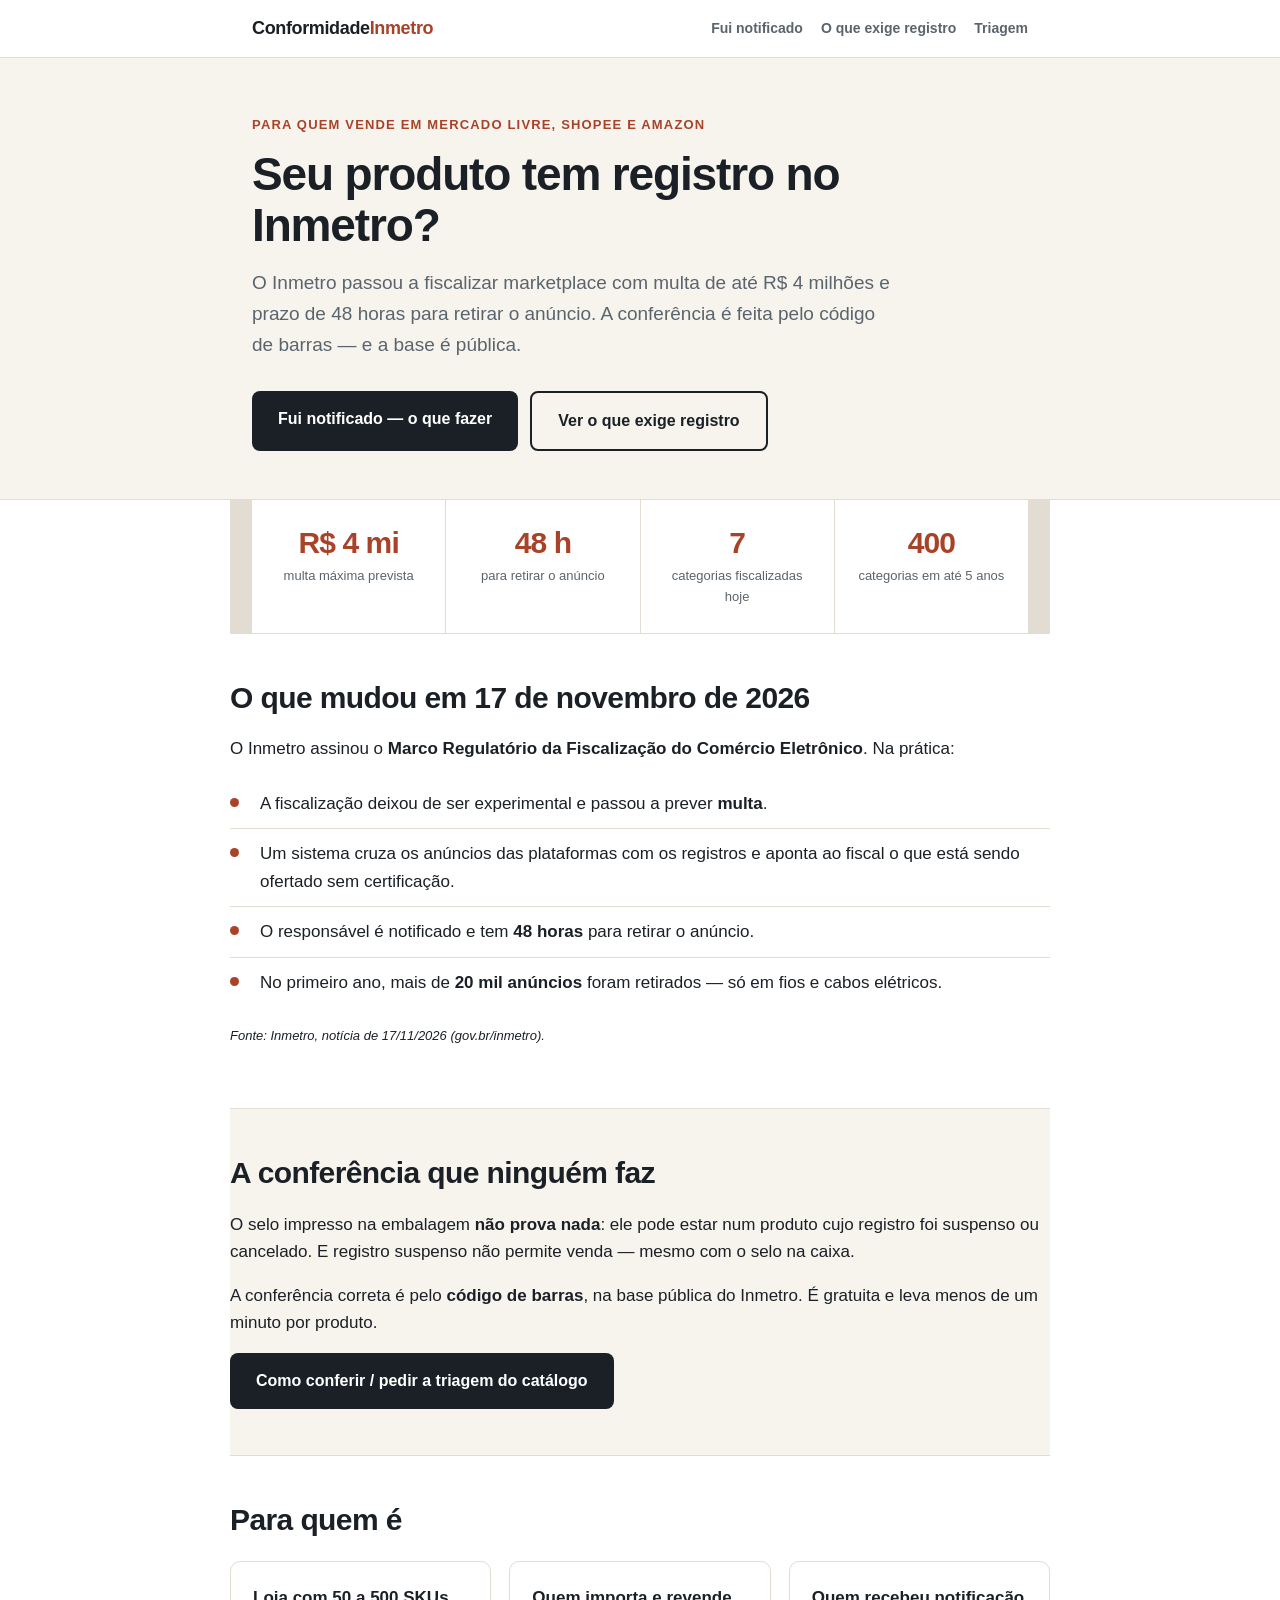
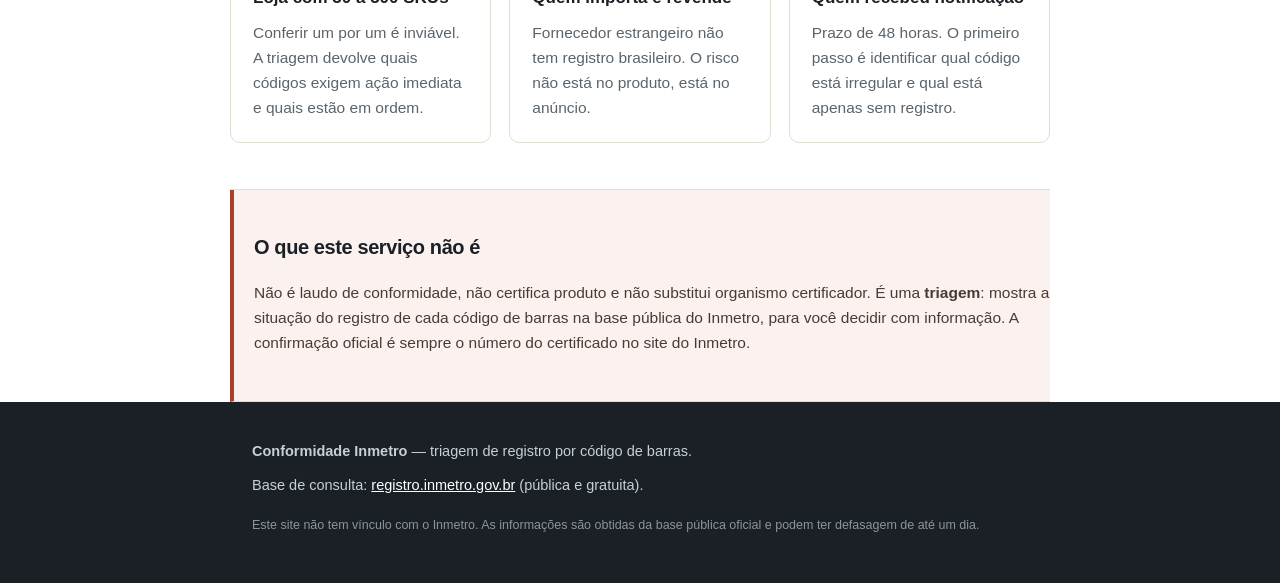
==== index.html @ 0958f5b8 "Adiciona a página inicial" ====
<!DOCTYPE html>
<html lang="pt-BR">
<head>
<meta charset="utf-8">
<meta name="viewport" content="width=device-width, initial-scale=1">
<title>Conformidade Inmetro para sellers — triagem de catálogo</title>
<meta name="description" content="Seu anúncio foi removido ou notificado pelo Inmetro? Entenda o prazo de 48 horas e como saber, por código de barras, se o registro do produto está suspenso ou cancelado.">
<link rel="stylesheet" href="estilo.css">
</head>
<body>

<header class="topo">
  <div class="wrap">
    <a class="marca" href="index.html">Conformidade<span>Inmetro</span></a>
    <nav>
      <a href="notificacao-inmetro.html">Fui notificado</a>
      <a href="produtos-que-exigem-registro.html">O que exige registro</a>
      <a href="triagem.html">Triagem</a>
    </nav>
  </div>
</header>

<main>

<section class="hero">
  <div class="wrap">
    <p class="olho">Para quem vende em Mercado Livre, Shopee e Amazon</p>
    <h1>Seu produto tem registro no Inmetro?</h1>
    <p class="sub">O Inmetro passou a fiscalizar marketplace com multa de até R$ 4 milhões
      e prazo de 48 horas para retirar o anúncio. A conferência é feita pelo
      código de barras — e a base é pública.</p>
    <div class="acoes">
      <a class="btn" href="notificacao-inmetro.html">Fui notificado — o que fazer</a>
      <a class="btn btn-sec" href="produtos-que-exigem-registro.html">Ver o que exige registro</a>
    </div>
  </div>
</section>

<section class="wrap faixa">
  <div class="num"><strong>R$ 4 mi</strong><span>multa máxima prevista</span></div>
  <div class="num"><strong>48 h</strong><span>para retirar o anúncio</span></div>
  <div class="num"><strong>7</strong><span>categorias fiscalizadas hoje</span></div>
  <div class="num"><strong>400</strong><span>categorias em até 5 anos</span></div>
</section>

<section class="wrap bloco">
  <h2>O que mudou em 17 de novembro de 2026</h2>
  <p>O Inmetro assinou o <strong>Marco Regulatório da Fiscalização do Comércio
  Eletrônico</strong>. Na prática:</p>
  <ul class="lista-limpa">
    <li>A fiscalização deixou de ser experimental e passou a prever <strong>multa</strong>.</li>
    <li>Um sistema cruza os anúncios das plataformas com os registros e aponta ao fiscal
      o que está sendo ofertado sem certificação.</li>
    <li>O responsável é notificado e tem <strong>48 horas</strong> para retirar o anúncio.</li>
    <li>No primeiro ano, mais de <strong>20 mil anúncios</strong> foram retirados — só em
      fios e cabos elétricos.</li>
  </ul>
  <p class="fonte">Fonte: Inmetro, notícia de 17/11/2026 (gov.br/inmetro).</p>
</section>

<section class="wrap bloco destaque">
  <h2>A conferência que ninguém faz</h2>
  <p>O selo impresso na embalagem <strong>não prova nada</strong>: ele pode estar num
  produto cujo registro foi suspenso ou cancelado. E registro suspenso não permite
  venda — mesmo com o selo na caixa.</p>
  <p>A conferência correta é pelo <strong>código de barras</strong>, na base pública do
  Inmetro. É gratuita e leva menos de um minuto por produto.</p>
  <a class="btn" href="triagem.html">Como conferir / pedir a triagem do catálogo</a>
</section>

<section class="wrap bloco">
  <h2>Para quem é</h2>
  <div class="cards">
    <div class="card">
      <h3>Loja com 50 a 500 SKUs</h3>
      <p>Conferir um por um é inviável. A triagem devolve quais códigos exigem ação
      imediata e quais estão em ordem.</p>
    </div>
    <div class="card">
      <h3>Quem importa e revende</h3>
      <p>Fornecedor estrangeiro não tem registro brasileiro. O risco não está no
      produto, está no anúncio.</p>
    </div>
    <div class="card">
      <h3>Quem recebeu notificação</h3>
      <p>Prazo de 48 horas. O primeiro passo é identificar qual código está
      irregular e qual está apenas sem registro.</p>
    </div>
  </div>
</section>

<section class="wrap bloco aviso-legal">
  <h2>O que este serviço não é</h2>
  <p>Não é laudo de conformidade, não certifica produto e não substitui organismo
  certificador. É uma <strong>triagem</strong>: mostra a situação do registro de cada
  código de barras na base pública do Inmetro, para você decidir com informação.
  A confirmação oficial é sempre o número do certificado no site do Inmetro.</p>
</section>

</main>

<footer class="rodape">
  <div class="wrap">
    <p><strong>Conformidade Inmetro</strong> — triagem de registro por código de barras.</p>
    <p>Base de consulta: <a href="https://registro.inmetro.gov.br/consulta/" target="_blank" rel="noopener">registro.inmetro.gov.br</a> (pública e gratuita).</p>
    <p class="mini">Este site não tem vínculo com o Inmetro. As informações são obtidas
    da base pública oficial e podem ter defasagem de até um dia.</p>
  </div>
</footer>

</body>
</html>
---- estilo.css ----
/* Folha de estilo única. Sem framework, sem CDN — carrega rápido e funciona
   offline. Paleta puxada do relatório: tinta escura, areia, terracota. */

:root{
  --tinta:#1A2026;
  --cinza:#5A646C;
  --claro:#E2DCD2;
  --areia:#F7F4EE;
  --vermelho:#A8432A;
  --verde:#1E7A4D;
  --amarelo:#B8873A;
}

*{box-sizing:border-box}
html{-webkit-text-size-adjust:100%}
body{
  margin:0;
  font-family:-apple-system,BlinkMacSystemFont,"Segoe UI",Roboto,"Helvetica Neue",Arial,sans-serif;
  color:var(--tinta);
  background:#fff;
  line-height:1.62;
  font-size:17px;
}
.wrap{max-width:820px;margin:0 auto;padding:0 22px}

/* ---------- topo ---------- */
.topo{
  border-bottom:1px solid var(--claro);
  background:#fff;
  position:sticky;top:0;z-index:10;
}
.topo .wrap{display:flex;align-items:center;justify-content:space-between;
  gap:16px;padding-top:14px;padding-bottom:14px;flex-wrap:wrap}
.marca{font-weight:800;font-size:18px;text-decoration:none;color:var(--tinta);letter-spacing:-.02em}
.marca span{color:var(--vermelho)}
.topo nav{display:flex;gap:18px;flex-wrap:wrap}
.topo nav a{color:var(--cinza);text-decoration:none;font-size:14px;font-weight:600}
.topo nav a:hover{color:var(--tinta)}

/* ---------- hero ---------- */
.hero{background:var(--areia);border-bottom:1px solid var(--claro);padding:56px 0 48px}
.olho{font-size:13px;font-weight:700;letter-spacing:.09em;text-transform:uppercase;
  color:var(--vermelho);margin:0 0 14px}
.hero h1{font-size:clamp(30px,6vw,46px);line-height:1.1;margin:0 0 18px;
  letter-spacing:-.025em;font-weight:800}
.hero .sub{font-size:19px;color:var(--cinza);margin:0 0 30px;max-width:34em}
.acoes{display:flex;gap:12px;flex-wrap:wrap}
.btn{display:inline-block;background:var(--tinta);color:#fff;text-decoration:none;
  padding:15px 26px;border-radius:8px;font-weight:700;font-size:16px;
  transition:transform .12s ease,opacity .12s ease}
.btn:hover{transform:translateY(-1px);opacity:.92}
.btn-sec{background:transparent;color:var(--tinta);border:2px solid var(--tinta)}
.btn-sec:hover{background:var(--tinta);color:#fff}

/* ---------- faixa de números ---------- */
.faixa{display:grid;grid-template-columns:repeat(auto-fit,minmax(150px,1fr));
  gap:1px;background:var(--claro);margin:0 auto;border-bottom:1px solid var(--claro)}
.faixa .num{background:#fff;padding:26px 18px;text-align:center}
.faixa strong{display:block;font-size:30px;font-weight:800;letter-spacing:-.03em;
  color:var(--vermelho);line-height:1.1}
.faixa span{display:block;font-size:13px;color:var(--cinza);margin-top:6px}

/* ---------- blocos ---------- */
.bloco{padding:46px 0;border-bottom:1px solid var(--claro)}
.bloco h2{font-size:clamp(23px,4.2vw,30px);line-height:1.18;margin:0 0 20px;
  letter-spacing:-.02em;font-weight:800}
.bloco h3{font-size:17px;margin:0 0 8px;font-weight:700}
.bloco p{margin:0 0 16px;color:var(--tinta)}
.lista-limpa{list-style:none;padding:0;margin:0 0 18px}
.lista-limpa li{padding:11px 0 11px 30px;position:relative;border-bottom:1px solid var(--claro)}
.lista-limpa li:last-child{border-bottom:0}
.lista-limpa li:before{content:"";position:absolute;left:0;top:19px;
  width:9px;height:9px;border-radius:50%;background:var(--vermelho)}
.fonte{font-size:13px;color:var(--cinza);font-style:italic}

.destaque{background:var(--areia)}
.cards{display:grid;grid-template-columns:repeat(auto-fit,minmax(230px,1fr));gap:18px;margin-top:24px}
.card{background:#fff;border:1px solid var(--claro);border-radius:10px;padding:22px}
.card p{margin:0;font-size:15.5px;color:var(--cinza)}

.aviso-legal{background:#FBF1EE;border-left:4px solid var(--vermelho);padding-left:20px}
.aviso-legal h2{font-size:20px}
.aviso-legal p{font-size:15.5px;color:#4A3A34;margin:0}

/* ---------- tabela ---------- */
table{width:100%;border-collapse:collapse;margin:20px 0;font-size:15px}
th,td{text-align:left;padding:11px 10px;border-bottom:1px solid var(--claro);vertical-align:top}
th{font-size:12.5px;text-transform:uppercase;letter-spacing:.06em;color:var(--cinza);
  font-weight:700;border-bottom:2px solid var(--tinta)}
code{background:var(--areia);padding:2px 6px;border-radius:4px;font-size:.9em}

/* ---------- consulta ---------- */
.consulta{background:var(--areia);border:1px solid var(--claro);border-radius:12px;
  padding:26px;margin:26px 0}
.consulta label{display:block;font-weight:700;font-size:14px;margin-bottom:8px}
.consulta input{width:100%;padding:14px;border:2px solid var(--claro);border-radius:8px;
  font-size:17px;font-family:inherit}
.consulta input:focus{outline:none;border-color:var(--tinta)}
.consulta button{margin-top:12px;width:100%;padding:15px;border:0;border-radius:8px;
  background:var(--tinta);color:#fff;font-size:16px;font-weight:700;cursor:pointer;font-family:inherit}
.consulta button:hover{opacity:.92}
#resultado{margin-top:18px}
.res{border-radius:10px;padding:18px;border:1px solid}
.res-ok{background:#EAF5EF;border-color:var(--verde)}
.res-critico{background:#FBF1EE;border-color:var(--vermelho)}
.res-atencao{background:#FCF7EC;border-color:var(--amarelo)}
.res-revisar{background:var(--areia);border-color:var(--claro)}
.res h3{margin:0 0 8px;font-size:18px}
.res p{margin:0 0 8px;font-size:15px}
.res .link{font-size:14px;font-weight:600}

/* ---------- rodapé ---------- */
.rodape{background:var(--tinta);color:#C6D0D6;padding:38px 0;font-size:14.5px}
.rodape p{margin:0 0 10px}
.rodape a{color:#fff}
.rodape .mini{font-size:12.5px;color:#8A959D;margin-top:18px}

@media(max-width:620px){
  body{font-size:16px}
  .hero{padding:38px 0 34px}
  .topo nav{gap:12px}
  .topo nav a{font-size:13px}
  .faixa .num{padding:18px 12px}
  .faixa strong{font-size:24px}
  .bloco{padding:34px 0}
}
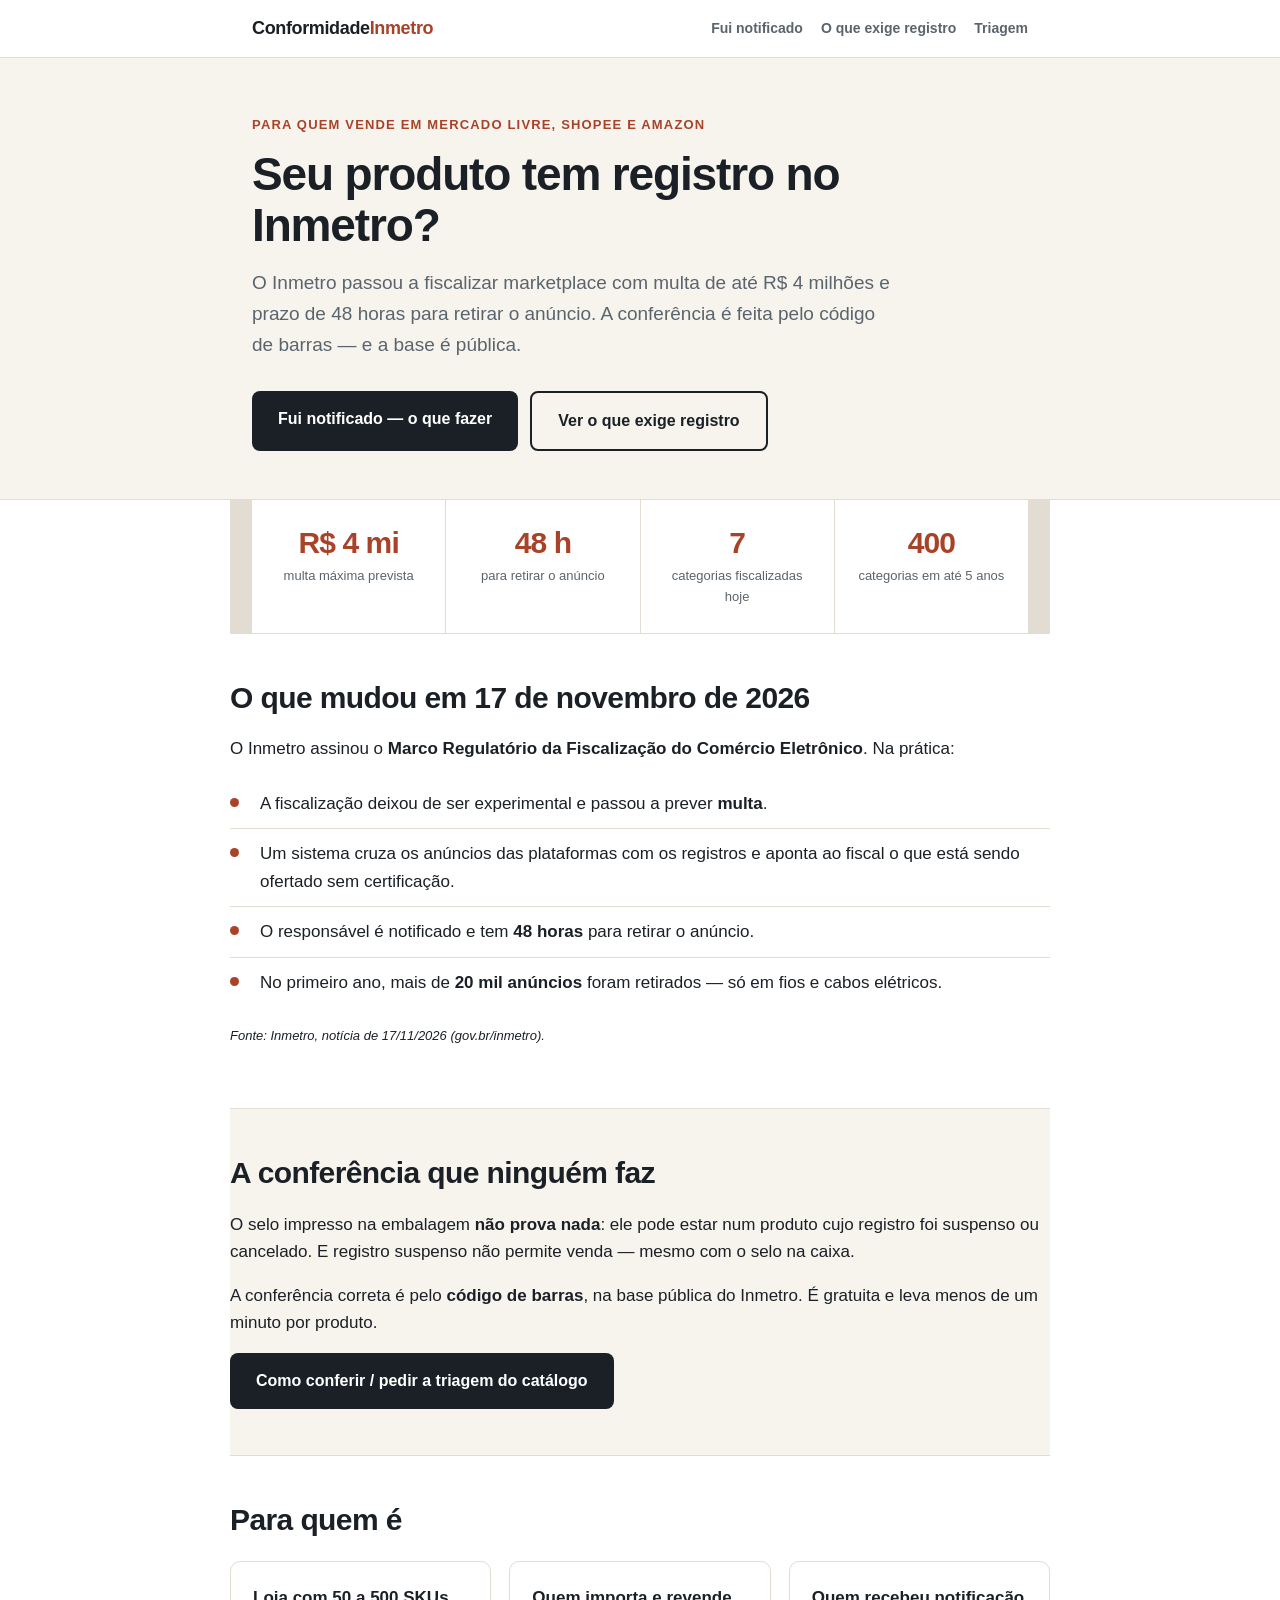
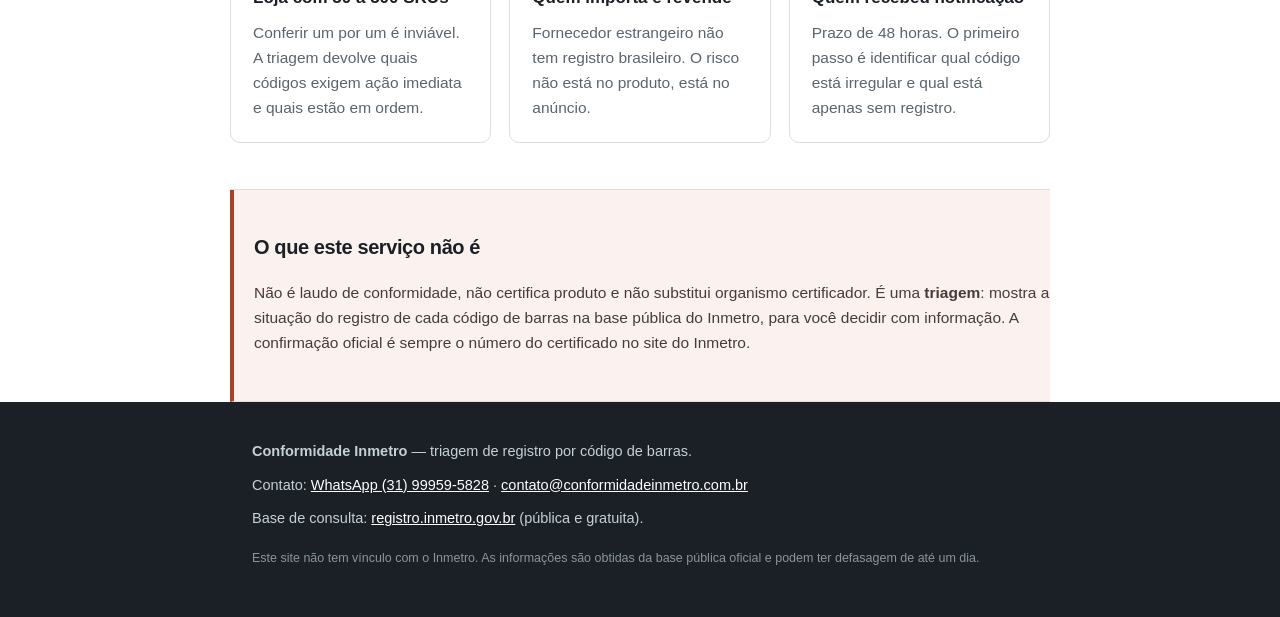
==== commit 023115d3: "Adiciona contato por WhatsApp e e-mail no rodapé" ====
--- a/index.html
+++ b/index.html
@@ -102,6 +102,8 @@
 <footer class="rodape">
   <div class="wrap">
     <p><strong>Conformidade Inmetro</strong> — triagem de registro por código de barras.</p>
+    <p>Contato: <a href="https://wa.me/5531999595828" target="_blank" rel="noopener">WhatsApp (31) 99959-5828</a>
+       · <a href="mailto:contato@conformidadeinmetro.com.br">contato@conformidadeinmetro.com.br</a></p>
     <p>Base de consulta: <a href="https://registro.inmetro.gov.br/consulta/" target="_blank" rel="noopener">registro.inmetro.gov.br</a> (pública e gratuita).</p>
     <p class="mini">Este site não tem vínculo com o Inmetro. As informações são obtidas
     da base pública oficial e podem ter defasagem de até um dia.</p>
